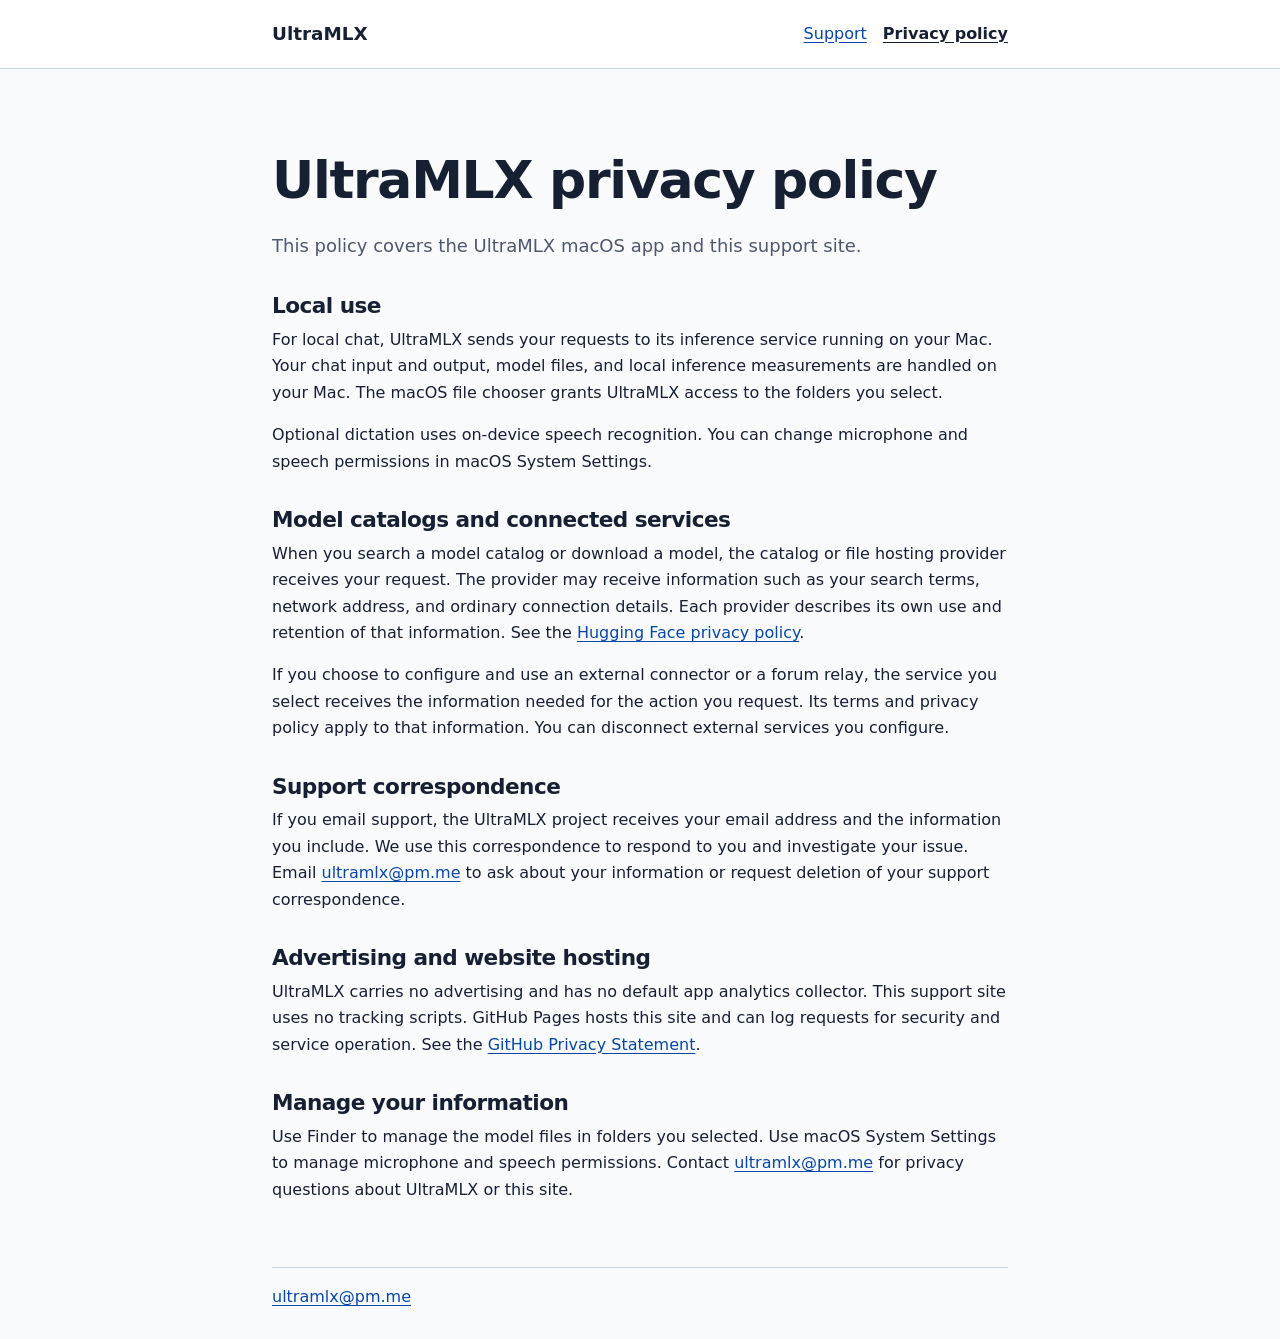
==== privacy/index.html @ c19b97d6 "Publish UltraMLX support and privacy pages" ====
<!doctype html>
<html lang="en">
<head>
  <meta charset="utf-8">
  <meta name="viewport" content="width=device-width, initial-scale=1">
  <meta name="description" content="What UltraMLX handles on your Mac and when a request reaches a third-party service.">
  <link rel="canonical" href="https://bourbaki-friends.github.io/ultramlx-support/privacy/">
  <link rel="stylesheet" href="../style.css">
  <title>Privacy policy · UltraMLX</title>
</head>
<body>
  <a class="skip" href="#main">Skip to content</a>
  <header>
    <div class="wrap site-header">
      <a class="brand" href="../">UltraMLX</a>
      <nav aria-label="Main">
        <a href="../support/">Support</a>
        <a href="../privacy/" aria-current="page">Privacy policy</a>
      </nav>
    </div>
  </header>
  <main id="main" class="wrap">
    <h1>UltraMLX privacy policy</h1>
    <p class="intro">This policy covers the UltraMLX macOS app and this support site.</p>

    <h2>Local use</h2>
    <p>For local chat, UltraMLX sends your requests to its inference service running on your Mac. Your chat input and output, model files, and local inference measurements are handled on your Mac. The macOS file chooser grants UltraMLX access to the folders you select.</p>
    <p>Optional dictation uses on-device speech recognition. You can change microphone and speech permissions in macOS System Settings.</p>

    <h2>Model catalogs and connected services</h2>
    <p>When you search a model catalog or download a model, the catalog or file hosting provider receives your request. The provider may receive information such as your search terms, network address, and ordinary connection details. Each provider describes its own use and retention of that information. See the <a href="https://huggingface.co/privacy">Hugging Face privacy policy</a>.</p>
    <p>If you choose to configure and use an external connector or a forum relay, the service you select receives the information needed for the action you request. Its terms and privacy policy apply to that information. You can disconnect external services you configure.</p>

    <h2>Support correspondence</h2>
    <p>If you email support, the UltraMLX project receives your email address and the information you include. We use this correspondence to respond to you and investigate your issue. Email <a href="mailto:ultramlx@pm.me">ultramlx@pm.me</a> to ask about your information or request deletion of your support correspondence.</p>

    <h2>Advertising and website hosting</h2>
    <p>UltraMLX carries no advertising and has no default app analytics collector. This support site uses no tracking scripts. GitHub Pages hosts this site and can log requests for security and service operation. See the <a href="https://docs.github.com/en/site-policy/privacy-policies/github-general-privacy-statement">GitHub Privacy Statement</a>.</p>

    <h2>Manage your information</h2>
    <p>Use Finder to manage the model files in folders you selected. Use macOS System Settings to manage microphone and speech permissions. Contact <a href="mailto:ultramlx@pm.me">ultramlx@pm.me</a> for privacy questions about UltraMLX or this site.</p>
  </main>
  <footer class="wrap">
    <a href="mailto:ultramlx@pm.me">ultramlx@pm.me</a>
  </footer>
</body>
</html>
---- style.css ----
:root {
  color-scheme: light dark;
  --page: #f8fafc;
  --surface: #ffffff;
  --text: #172033;
  --muted: #4d586c;
  --line: #cbd5e1;
  --link: #0847a6;
  --focus: #1849ac;
  font-family: system-ui, -apple-system, sans-serif;
  line-height: 1.65;
}

@media (prefers-color-scheme: dark) {
  :root {
    --page: #111827;
    --surface: #172033;
    --text: #edf3fa;
    --muted: #c1cbdb;
    --line: #42516a;
    --link: #a9c9ff;
    --focus: #a9c9ff;
  }
}

* { box-sizing: border-box; }
body { margin: 0; color: var(--text); background: var(--page); }
.wrap { width: min(100% - 2rem, 46rem); margin-inline: auto; }
header { border-bottom: 1px solid var(--line); background: var(--surface); }
.site-header { display: flex; flex-wrap: wrap; justify-content: space-between; gap: .75rem 1.5rem; align-items: center; padding-block: 1rem; }
nav { display: flex; flex-wrap: wrap; gap: .5rem 1rem; }
nav a, .brand { min-height: 2.25rem; display: inline-flex; align-items: center; }
.brand { color: var(--text); font-weight: 750; font-size: 1.15rem; text-decoration: none; }
[aria-current="page"] { color: var(--text); font-weight: 700; }
main { padding-block: clamp(2.5rem, 7vw, 5rem) 3rem; }
h1, h2 { line-height: 1.2; letter-spacing: -.025em; }
h1 { font-size: clamp(2rem, 6vw, 3.25rem); margin-block: 0 1.25rem; }
h2 { font-size: 1.35rem; margin-block: 2rem .5rem; }
p, li { overflow-wrap: anywhere; }
p { margin-block: .5rem 1rem; }
.intro { font-size: 1.125rem; color: var(--muted); }
a { color: var(--link); text-underline-offset: .18em; }
a:hover { text-decoration-thickness: .14em; }
a:focus-visible { outline: 2px solid var(--focus); outline-offset: .25rem; border-radius: .125rem; }
ol, ul { padding-inline-start: 1.5rem; }
li + li { margin-block-start: .6rem; }
code { font-size: 1em; }
.directory { margin-block-start: 1.5rem; }
footer { padding-block: 1rem 1.75rem; border-top: 1px solid var(--line); }
.skip { position: absolute; z-index: 1; inset: .5rem auto auto .5rem; padding: .55rem .85rem; background: var(--surface); transform: translateY(-160%); }
.skip:focus { transform: translateY(0); }
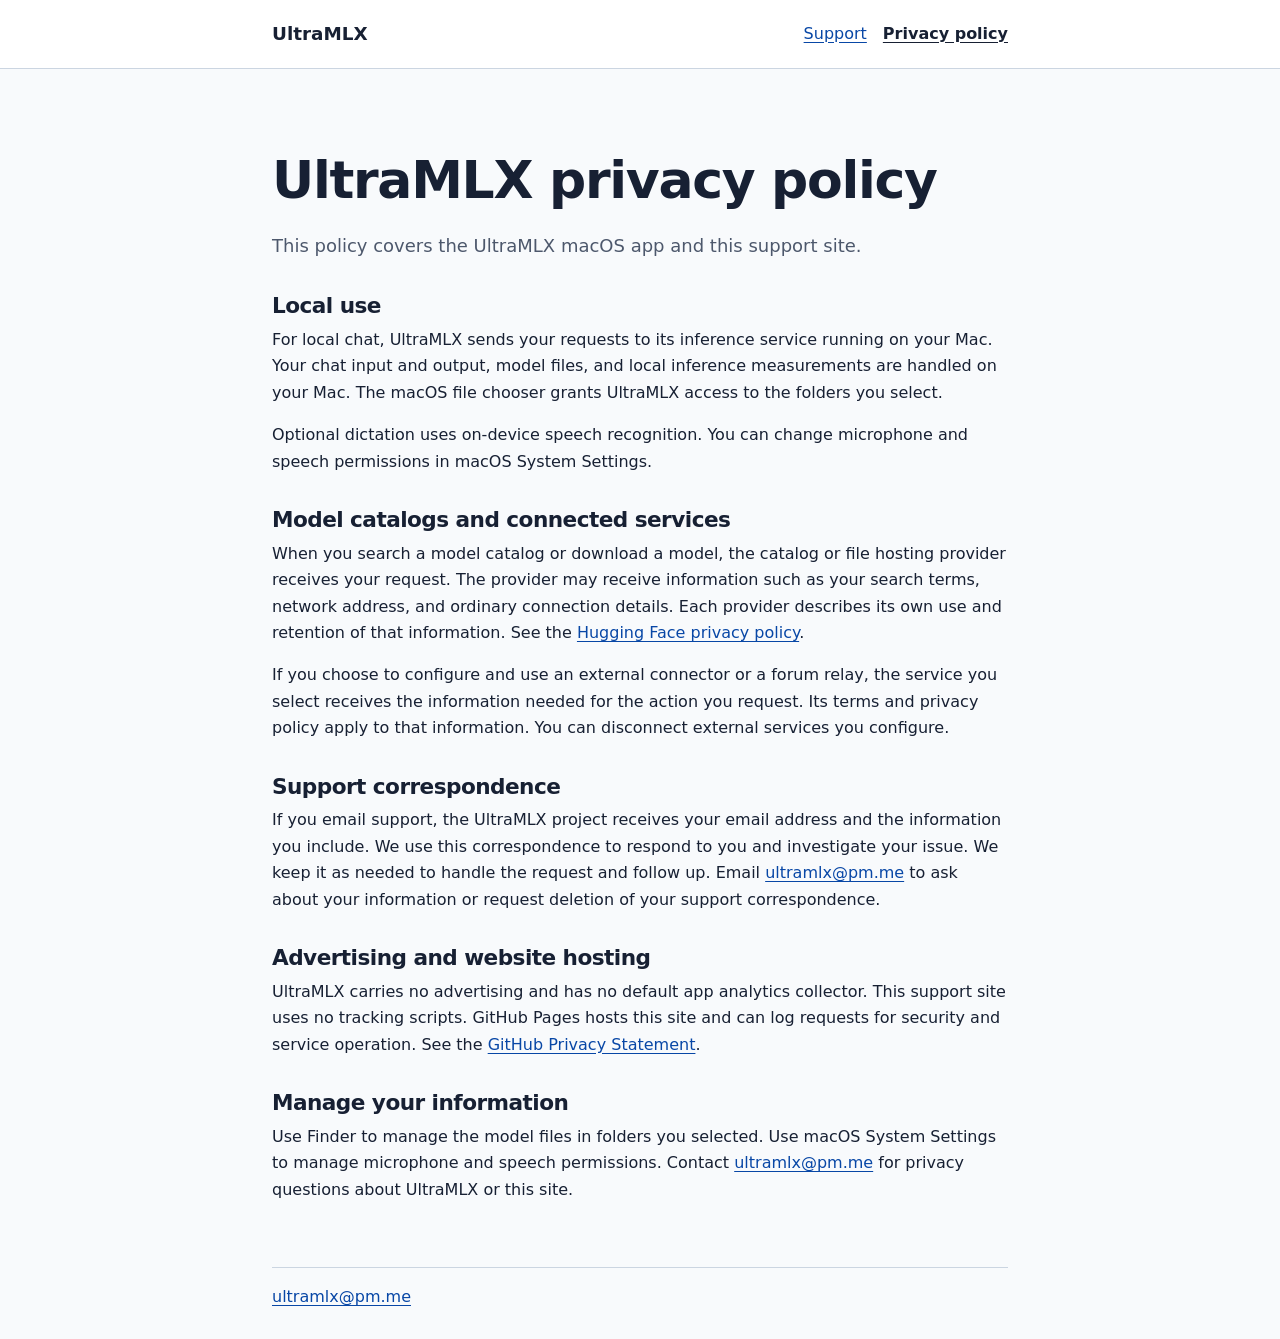
==== commit e0d5bec3: "Explain support correspondence retention" ====
--- a/privacy/index.html
+++ b/privacy/index.html
@@ -32,7 +32,7 @@
     <p>If you choose to configure and use an external connector or a forum relay, the service you select receives the information needed for the action you request. Its terms and privacy policy apply to that information. You can disconnect external services you configure.</p>
 
     <h2>Support correspondence</h2>
-    <p>If you email support, the UltraMLX project receives your email address and the information you include. We use this correspondence to respond to you and investigate your issue. Email <a href="mailto:ultramlx@pm.me">ultramlx@pm.me</a> to ask about your information or request deletion of your support correspondence.</p>
+    <p>If you email support, the UltraMLX project receives your email address and the information you include. We use this correspondence to respond to you and investigate your issue. We keep it as needed to handle the request and follow up. Email <a href="mailto:ultramlx@pm.me">ultramlx@pm.me</a> to ask about your information or request deletion of your support correspondence.</p>
 
     <h2>Advertising and website hosting</h2>
     <p>UltraMLX carries no advertising and has no default app analytics collector. This support site uses no tracking scripts. GitHub Pages hosts this site and can log requests for security and service operation. See the <a href="https://docs.github.com/en/site-policy/privacy-policies/github-general-privacy-statement">GitHub Privacy Statement</a>.</p>
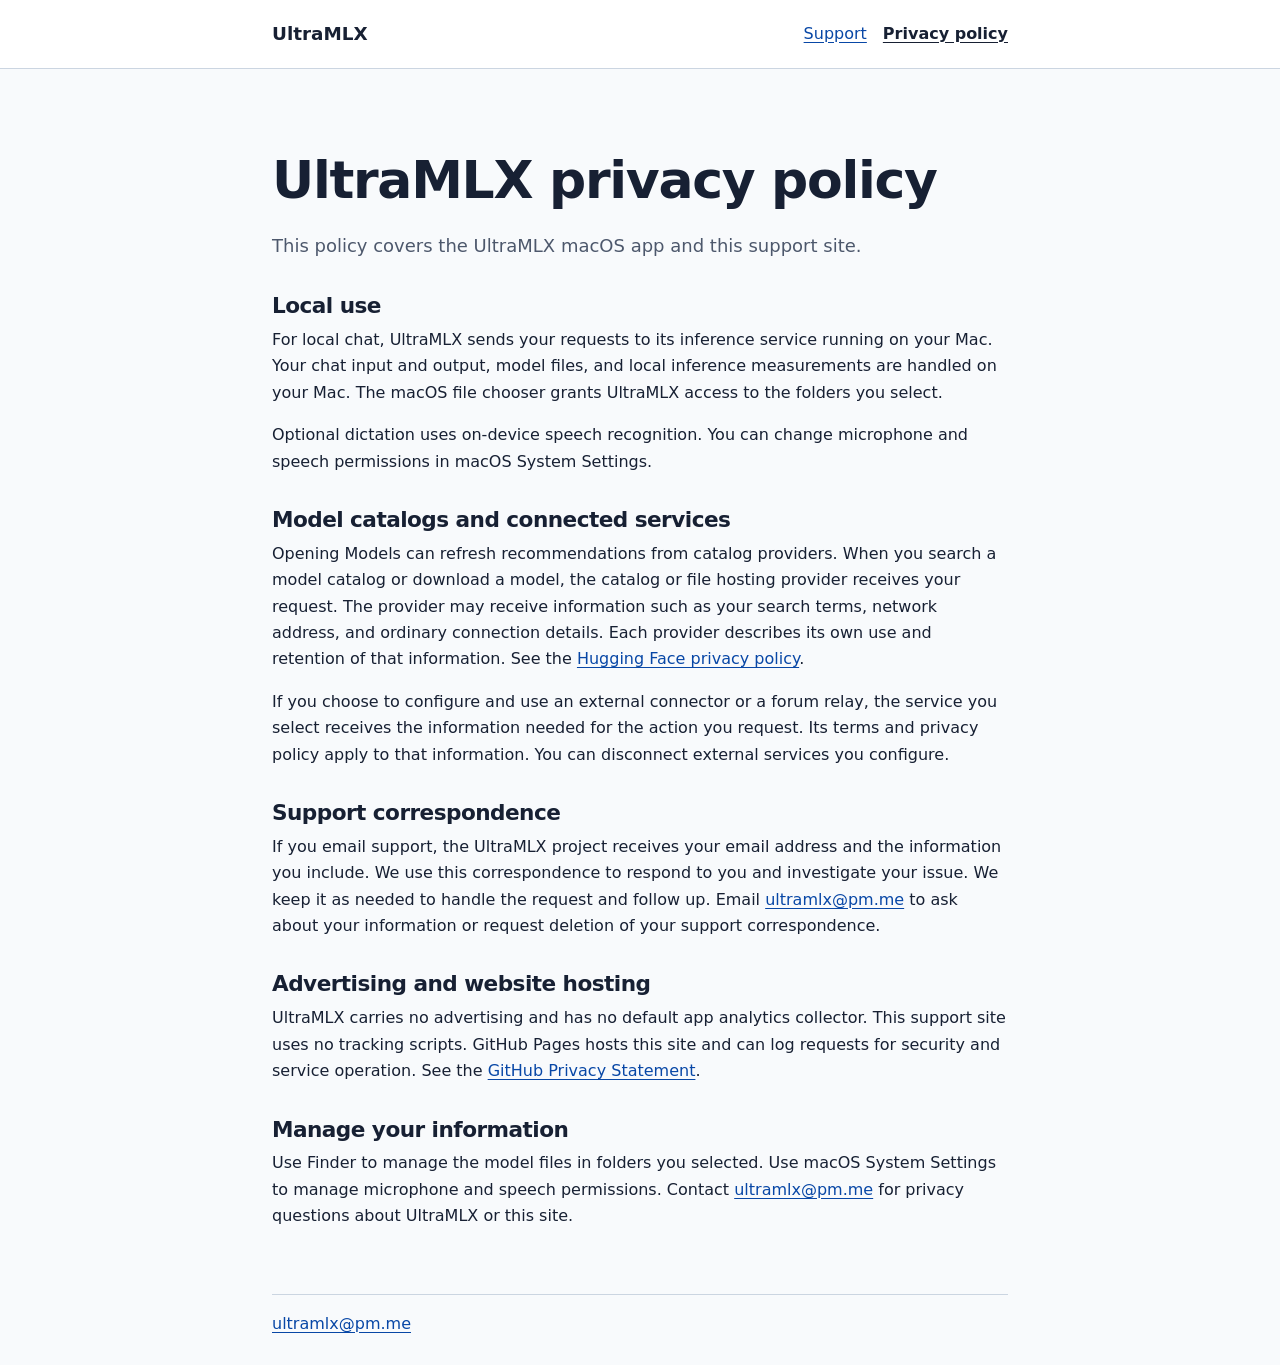
==== commit 3d092b7b: "Disclose model catalog recommendation refresh" ====
--- a/privacy/index.html
+++ b/privacy/index.html
@@ -28,7 +28,7 @@
     <p>Optional dictation uses on-device speech recognition. You can change microphone and speech permissions in macOS System Settings.</p>
 
     <h2>Model catalogs and connected services</h2>
-    <p>When you search a model catalog or download a model, the catalog or file hosting provider receives your request. The provider may receive information such as your search terms, network address, and ordinary connection details. Each provider describes its own use and retention of that information. See the <a href="https://huggingface.co/privacy">Hugging Face privacy policy</a>.</p>
+    <p>Opening Models can refresh recommendations from catalog providers. When you search a model catalog or download a model, the catalog or file hosting provider receives your request. The provider may receive information such as your search terms, network address, and ordinary connection details. Each provider describes its own use and retention of that information. See the <a href="https://huggingface.co/privacy">Hugging Face privacy policy</a>.</p>
     <p>If you choose to configure and use an external connector or a forum relay, the service you select receives the information needed for the action you request. Its terms and privacy policy apply to that information. You can disconnect external services you configure.</p>
 
     <h2>Support correspondence</h2>
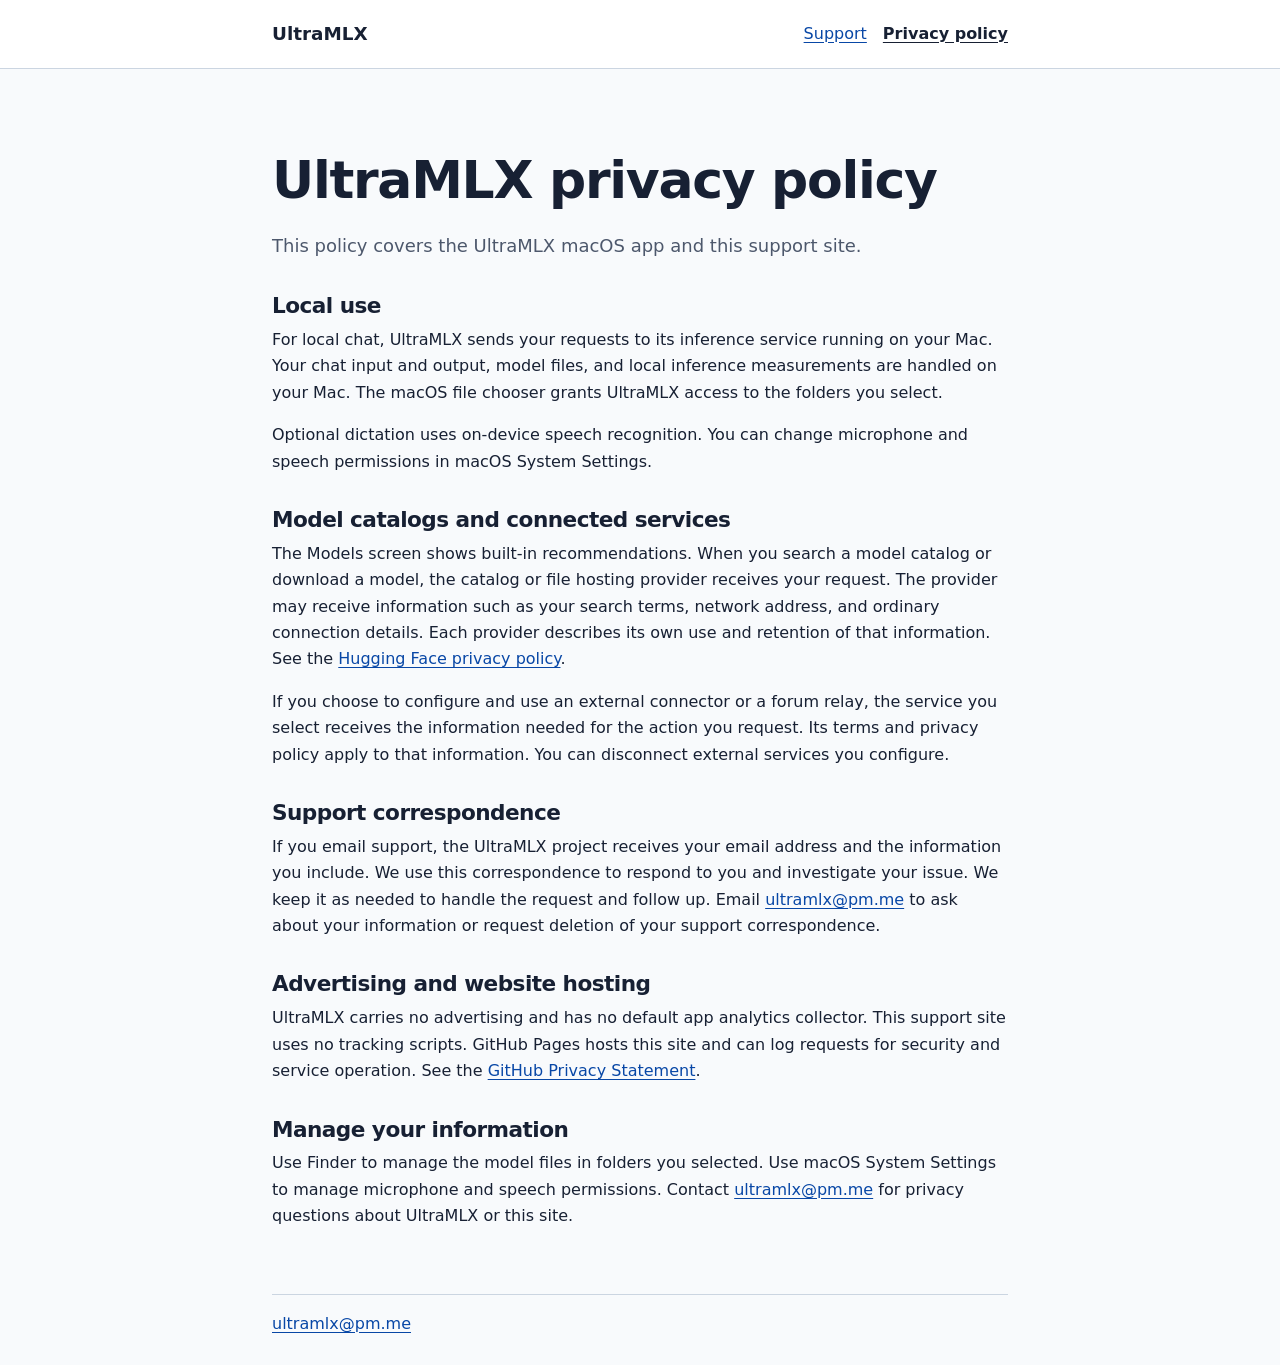
==== commit 3399f932: "Clarify which model catalog actions contact providers" ====
--- a/privacy/index.html
+++ b/privacy/index.html
@@ -28,7 +28,7 @@
     <p>Optional dictation uses on-device speech recognition. You can change microphone and speech permissions in macOS System Settings.</p>
 
     <h2>Model catalogs and connected services</h2>
-    <p>Opening Models can refresh recommendations from catalog providers. When you search a model catalog or download a model, the catalog or file hosting provider receives your request. The provider may receive information such as your search terms, network address, and ordinary connection details. Each provider describes its own use and retention of that information. See the <a href="https://huggingface.co/privacy">Hugging Face privacy policy</a>.</p>
+    <p>The Models screen shows built-in recommendations. When you search a model catalog or download a model, the catalog or file hosting provider receives your request. The provider may receive information such as your search terms, network address, and ordinary connection details. Each provider describes its own use and retention of that information. See the <a href="https://huggingface.co/privacy">Hugging Face privacy policy</a>.</p>
     <p>If you choose to configure and use an external connector or a forum relay, the service you select receives the information needed for the action you request. Its terms and privacy policy apply to that information. You can disconnect external services you configure.</p>
 
     <h2>Support correspondence</h2>
